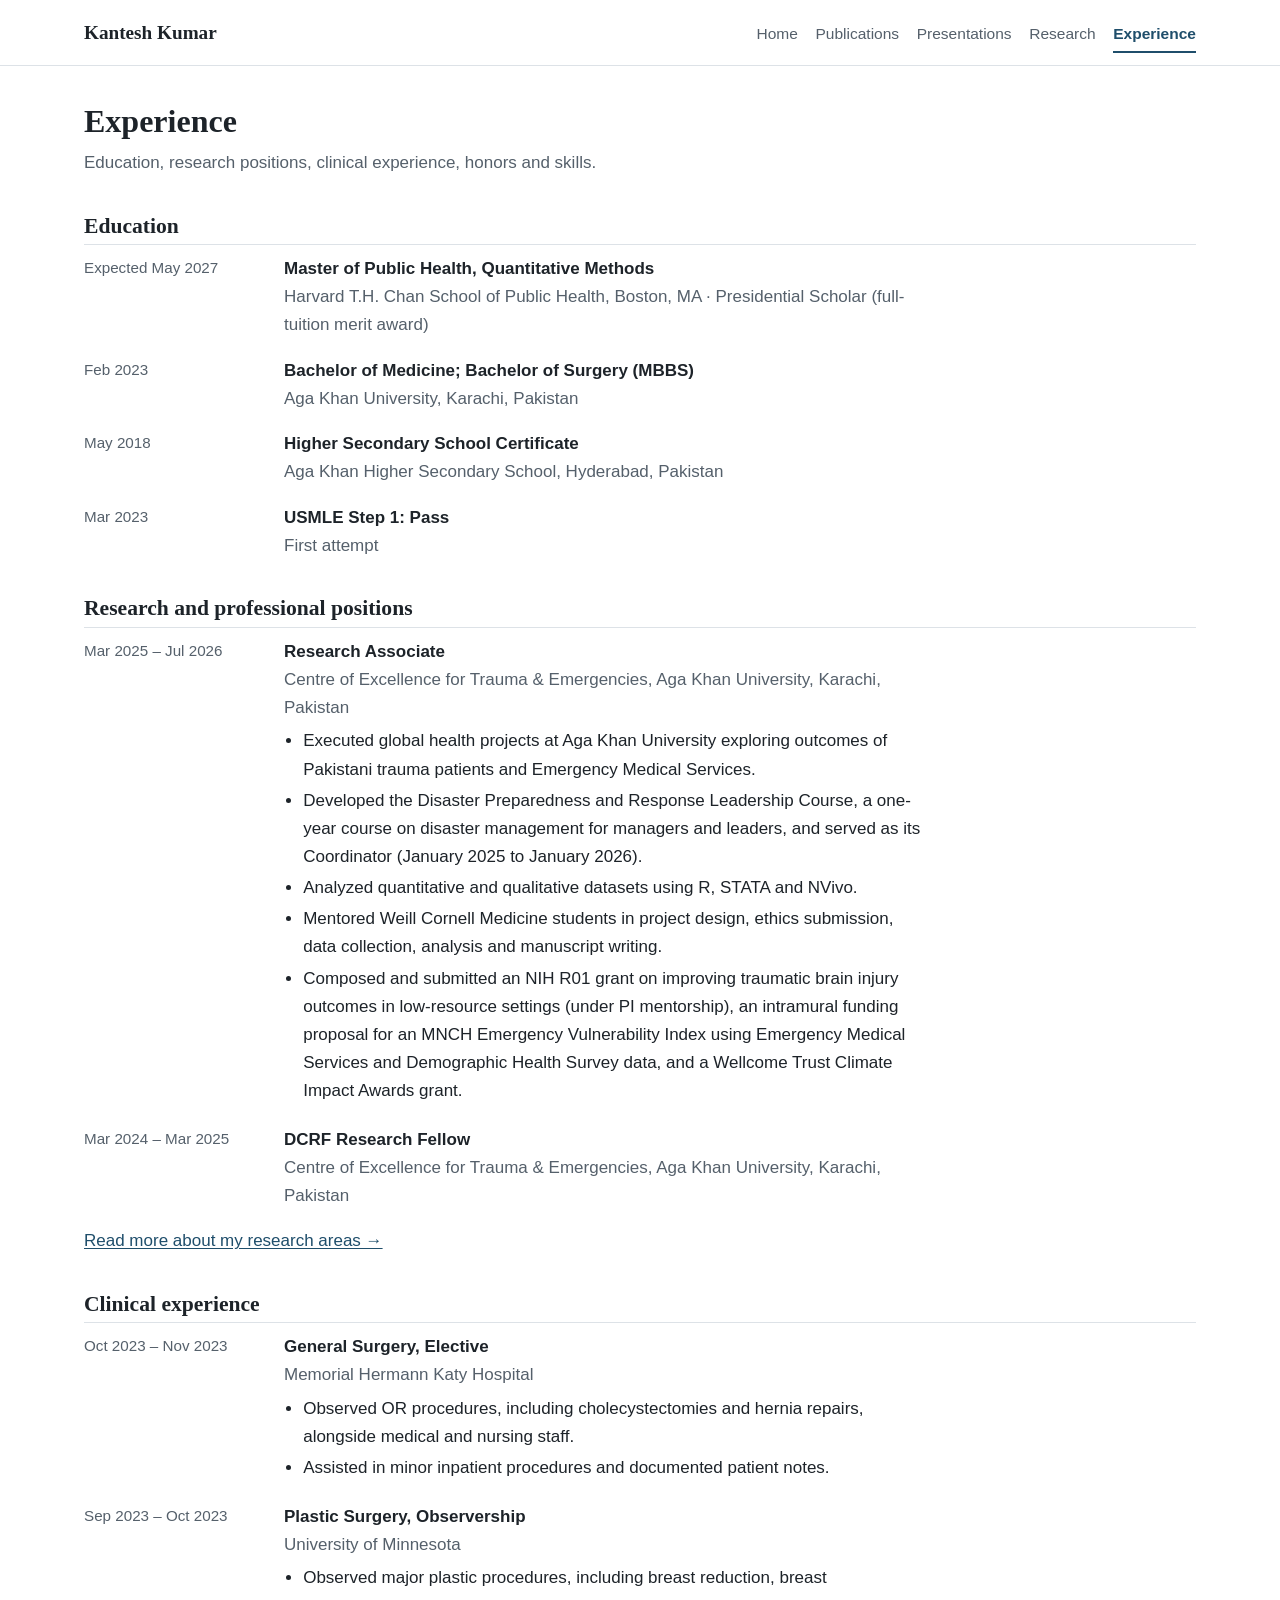
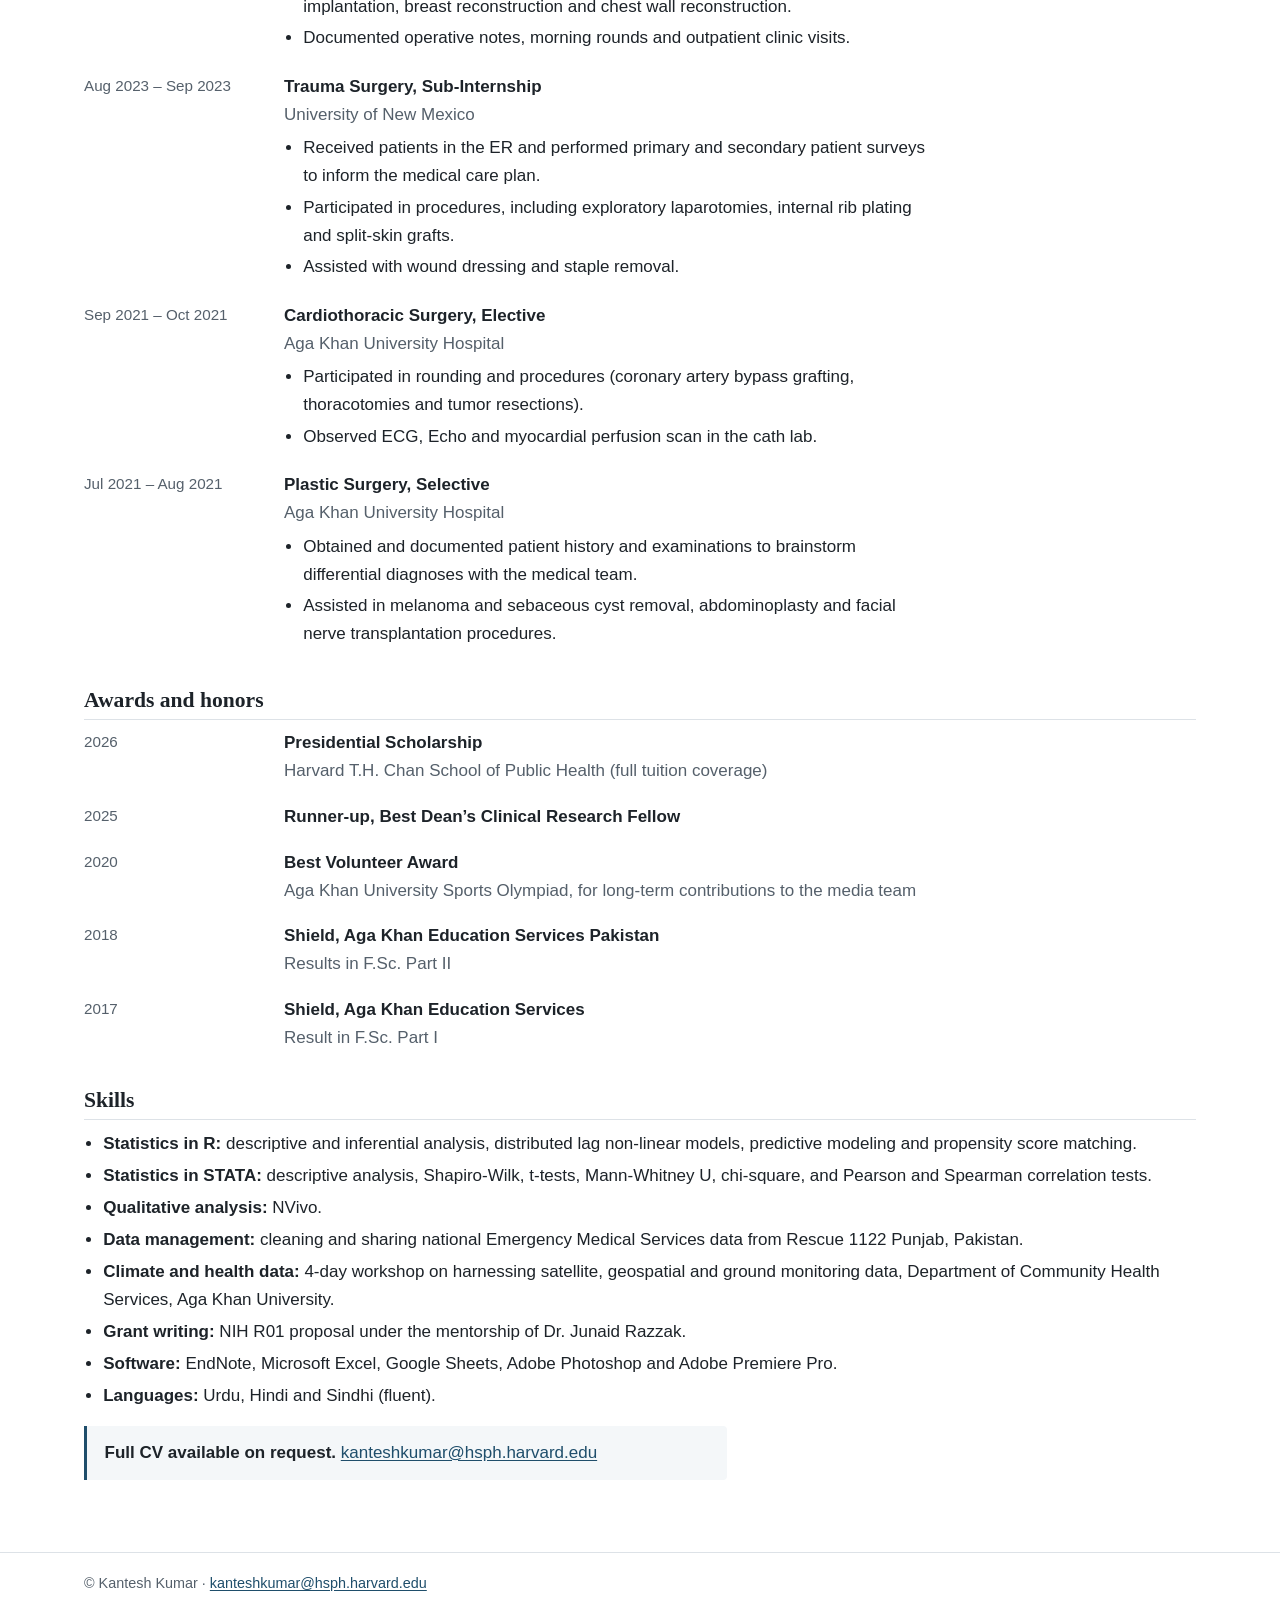
==== experience.html @ bf117b98 "Replace CV page with Experience page and remove CV PDF Co-Authored-By: Claude Sonnet 5.5 <noreply@an" ====
<!DOCTYPE html>
<html lang="en">
<head>
<meta charset="utf-8">
<meta name="viewport" content="width=device-width, initial-scale=1">
<title>Experience | Kantesh Kumar, MBBS</title>
<meta name="description" content="Education, research positions, clinical experience, awards and skills of Kantesh Kumar, MBBS, physician-researcher and Harvard T.H. Chan School of Public Health MPH candidate.">
<link rel="canonical" href="https://drkanteshkumar.github.io/experience.html">
<link rel="icon" href="favicon.svg" type="image/svg+xml">
<meta property="og:type" content="website">
<meta property="og:title" content="Experience | Kantesh Kumar, MBBS">
<meta property="og:description" content="Education, research positions, clinical experience, awards and skills of Kantesh Kumar, MBBS, physician-researcher and Harvard T.H. Chan School of Public Health MPH candidate.">
<meta property="og:url" content="https://drkanteshkumar.github.io/experience.html">
<meta property="og:image" content="https://drkanteshkumar.github.io/images/social.jpg">
<link rel="stylesheet" href="style.css">
</head>
<body>
<header class="site"><div class="wrap">
<a class="brand" href="index.html">Kantesh Kumar</a>
<nav aria-label="Main"><ul><li><a href="index.html">Home</a></li><li><a href="publications.html">Publications</a></li><li><a href="presentations.html">Presentations</a></li><li><a href="research.html">Research</a></li><li><a href="experience.html" aria-current="page">Experience</a></li></ul></nav>
</div></header>
<main><div class="wrap">
<h1>Experience</h1>
<p class="lead">Education, research positions, clinical experience, honors and skills.</p>
<h2>Education</h2>
<div class="entry"><div class="when">Expected May 2027</div><div><p class="what"><strong>Master of Public Health, Quantitative Methods</strong><br><span class="where">Harvard T.H. Chan School of Public Health, Boston, MA &middot; Presidential Scholar (full-tuition merit award)</span></p></div></div>
<div class="entry"><div class="when">Feb 2023</div><div><p class="what"><strong>Bachelor of Medicine; Bachelor of Surgery (MBBS)</strong><br><span class="where">Aga Khan University, Karachi, Pakistan</span></p></div></div>
<div class="entry"><div class="when">May 2018</div><div><p class="what"><strong>Higher Secondary School Certificate</strong><br><span class="where">Aga Khan Higher Secondary School, Hyderabad, Pakistan</span></p></div></div>
<div class="entry"><div class="when">Mar 2023</div><div><p class="what"><strong>USMLE Step 1: Pass</strong><br><span class="where">First attempt</span></p></div></div>
<h2>Research and professional positions</h2>
<div class="entry"><div class="when">Mar 2025 &ndash; Jul 2026</div><div><p class="what"><strong>Research Associate</strong><br><span class="where">Centre of Excellence for Trauma &amp; Emergencies, Aga Khan University, Karachi, Pakistan</span></p><ul><li>Executed global health projects at Aga Khan University exploring outcomes of Pakistani trauma patients and Emergency Medical Services.</li><li>Developed the Disaster Preparedness and Response Leadership Course, a one-year course on disaster management for managers and leaders, and served as its Coordinator (January 2025 to January 2026).</li><li>Analyzed quantitative and qualitative datasets using R, STATA and NVivo.</li><li>Mentored Weill Cornell Medicine students in project design, ethics submission, data collection, analysis and manuscript writing.</li><li>Composed and submitted an NIH R01 grant on improving traumatic brain injury outcomes in low-resource settings (under PI mentorship), an intramural funding proposal for an MNCH Emergency Vulnerability Index using Emergency Medical Services and Demographic Health Survey data, and a Wellcome Trust Climate Impact Awards grant.</li></ul></div></div>
<div class="entry"><div class="when">Mar 2024 &ndash; Mar 2025</div><div><p class="what"><strong>DCRF Research Fellow</strong><br><span class="where">Centre of Excellence for Trauma &amp; Emergencies, Aga Khan University, Karachi, Pakistan</span></p></div></div>
<p><a href="research.html">Read more about my research areas &rarr;</a></p>
<h2>Clinical experience</h2>
<div class="entry"><div class="when">Oct 2023 &ndash; Nov 2023</div><div><p class="what"><strong>General Surgery, Elective</strong><br><span class="where">Memorial Hermann Katy Hospital</span></p><ul><li>Observed OR procedures, including cholecystectomies and hernia repairs, alongside medical and nursing staff.</li><li>Assisted in minor inpatient procedures and documented patient notes.</li></ul></div></div>
<div class="entry"><div class="when">Sep 2023 &ndash; Oct 2023</div><div><p class="what"><strong>Plastic Surgery, Observership</strong><br><span class="where">University of Minnesota</span></p><ul><li>Observed major plastic procedures, including breast reduction, breast implantation, breast reconstruction and chest wall reconstruction.</li><li>Documented operative notes, morning rounds and outpatient clinic visits.</li></ul></div></div>
<div class="entry"><div class="when">Aug 2023 &ndash; Sep 2023</div><div><p class="what"><strong>Trauma Surgery, Sub-Internship</strong><br><span class="where">University of New Mexico</span></p><ul><li>Received patients in the ER and performed primary and secondary patient surveys to inform the medical care plan.</li><li>Participated in procedures, including exploratory laparotomies, internal rib plating and split-skin grafts.</li><li>Assisted with wound dressing and staple removal.</li></ul></div></div>
<div class="entry"><div class="when">Sep 2021 &ndash; Oct 2021</div><div><p class="what"><strong>Cardiothoracic Surgery, Elective</strong><br><span class="where">Aga Khan University Hospital</span></p><ul><li>Participated in rounding and procedures (coronary artery bypass grafting, thoracotomies and tumor resections).</li><li>Observed ECG, Echo and myocardial perfusion scan in the cath lab.</li></ul></div></div>
<div class="entry"><div class="when">Jul 2021 &ndash; Aug 2021</div><div><p class="what"><strong>Plastic Surgery, Selective</strong><br><span class="where">Aga Khan University Hospital</span></p><ul><li>Obtained and documented patient history and examinations to brainstorm differential diagnoses with the medical team.</li><li>Assisted in melanoma and sebaceous cyst removal, abdominoplasty and facial nerve transplantation procedures.</li></ul></div></div>
<h2>Awards and honors</h2>
<div class="entry"><div class="when">2026</div><div><p class="what"><strong>Presidential Scholarship</strong><br><span class="where">Harvard T.H. Chan School of Public Health (full tuition coverage)</span></p></div></div>
<div class="entry"><div class="when">2025</div><div><p class="what"><strong>Runner-up, Best Dean&rsquo;s Clinical Research Fellow</strong></p></div></div>
<div class="entry"><div class="when">2020</div><div><p class="what"><strong>Best Volunteer Award</strong><br><span class="where">Aga Khan University Sports Olympiad, for long-term contributions to the media team</span></p></div></div>
<div class="entry"><div class="when">2018</div><div><p class="what"><strong>Shield, Aga Khan Education Services Pakistan</strong><br><span class="where">Results in F.Sc. Part II</span></p></div></div>
<div class="entry"><div class="when">2017</div><div><p class="what"><strong>Shield, Aga Khan Education Services</strong><br><span class="where">Result in F.Sc. Part I</span></p></div></div>
<h2>Skills</h2>
<ul class="plain wide">
<li><strong>Statistics in R:</strong> descriptive and inferential analysis, distributed lag non-linear models, predictive modeling and propensity score matching.</li>
<li><strong>Statistics in STATA:</strong> descriptive analysis, Shapiro-Wilk, t-tests, Mann-Whitney U, chi-square, and Pearson and Spearman correlation tests.</li>
<li><strong>Qualitative analysis:</strong> NVivo.</li>
<li><strong>Data management:</strong> cleaning and sharing national Emergency Medical Services data from Rescue 1122 Punjab, Pakistan.</li>
<li><strong>Climate and health data:</strong> 4-day workshop on harnessing satellite, geospatial and ground monitoring data, Department of Community Health Services, Aga Khan University.</li>
<li><strong>Grant writing:</strong> NIH R01 proposal under the mentorship of Dr. Junaid Razzak.</li>
<li><strong>Software:</strong> EndNote, Microsoft Excel, Google Sheets, Adobe Photoshop and Adobe Premiere Pro.</li>
<li><strong>Languages:</strong> Urdu, Hindi and Sindhi (fluent).</li>
</ul>
<p class="tint"><strong>Full CV available on request.</strong> <a href="mailto:kanteshkumar@hsph.harvard.edu?subject=CV%20request">kanteshkumar@hsph.harvard.edu</a></p>

</div></main>
<footer class="site"><div class="wrap">&copy; Kantesh Kumar &middot; <a href="mailto:kanteshkumar@hsph.harvard.edu">kanteshkumar@hsph.harvard.edu</a></div></footer>
</body>
</html>
---- style.css ----
:root{--ink:#1d2329;--muted:#55606b;--accent:#1f4e6b;--rule:#dde2e7;--bg:#fff;--tint:#f4f7f9}
*{box-sizing:border-box}
html{font-size:100%;-webkit-text-size-adjust:100%}
body{margin:0;background:var(--bg);color:var(--ink);font:1.0625rem/1.65 -apple-system,BlinkMacSystemFont,"Segoe UI",Roboto,"Helvetica Neue",Arial,sans-serif}
a{color:var(--accent);text-underline-offset:2px}
a:hover{color:#0f3249}
a:focus-visible{outline:2px solid var(--accent);outline-offset:2px}
.wrap{max-width:72rem;margin:0 auto;padding:0 1.25rem}
header.site{border-bottom:1px solid var(--rule)}
header.site .wrap{display:flex;flex-wrap:wrap;align-items:baseline;justify-content:space-between;gap:.25rem 1.5rem;padding-top:1rem;padding-bottom:.75rem}
.brand{font-family:Georgia,"Times New Roman",serif;font-size:1.2rem;font-weight:700;color:var(--ink);text-decoration:none}
nav ul{list-style:none;margin:0;padding:0;display:flex;flex-wrap:wrap;gap:.1rem 1.1rem}
nav a{display:inline-block;padding:.3rem 0;color:var(--muted);text-decoration:none;font-size:.97rem;border-bottom:2px solid transparent}
nav a:hover{color:var(--ink)}
nav a[aria-current="page"]{color:var(--accent);border-bottom-color:var(--accent);font-weight:600}
main{padding:2.2rem 0 3.5rem}
h1,h2,h3{font-family:Georgia,"Times New Roman",serif;line-height:1.25;color:var(--ink)}
h1{font-size:2rem;margin:0 0 .5rem}
h2{font-size:1.35rem;margin:2.2rem 0 .6rem;padding-bottom:.3rem;border-bottom:1px solid var(--rule)}
h3{font-size:1.05rem;margin:1.4rem 0 .3rem;color:var(--accent)}
.lead{color:var(--muted);margin:0 0 1.5rem}
.profile{display:grid;grid-template-columns:280px minmax(0,1fr);gap:3rem;align-items:start;margin-bottom:1.5rem}
.profile img{width:280px;height:auto;aspect-ratio:4/5;object-fit:cover;border-radius:6px;border:1px solid var(--rule)}
.profile .tagline{margin:0 0 1rem;color:var(--accent);font-weight:600}
.profile p{margin:.6rem 0}
.links{list-style:none;margin:1rem 0 0;padding:0;display:flex;flex-wrap:wrap;gap:.4rem .6rem}
.links a{display:inline-block;padding:.25rem .75rem;border:1px solid var(--accent);border-radius:999px;text-decoration:none;font-size:.95rem}
.links a:hover{background:var(--accent);color:#fff}
.tint{background:var(--tint);border-left:3px solid var(--accent);padding:.8rem 1.1rem;margin:1rem 0;border-radius:0 4px 4px 0}
ul.plain{padding-left:1.2rem;margin:.5rem 0}
ul.plain li{margin:.25rem 0}
.count{font-weight:600}
p,ul.plain{max-width:68ch}
ol.pubs,ol.pres{list-style:none;margin:0;padding:0;max-width:74ch}
ol.pubs li,ol.pres li{margin:0 0 1rem;padding-left:0;overflow-wrap:anywhere}
ol.pres ul{margin:.2rem 0 0;padding-left:1.2rem;color:var(--muted);font-size:.97rem}
.status{color:var(--muted);font-size:.95rem}
.btn{display:inline-block;padding:.6rem 1.2rem;background:var(--accent);color:#fff;border-radius:4px;text-decoration:none;font-weight:600}
.btn:hover{background:#0f3249;color:#fff}
footer.site{border-top:1px solid var(--rule);color:var(--muted);font-size:.9rem;padding:1.2rem 0 2rem}
ul.tiles{list-style:none;margin:.5rem 0 1rem;padding:0;display:grid;grid-template-columns:repeat(2,minmax(0,1fr));gap:.75rem;max-width:44rem}
ul.tiles li{background:var(--tint);border-left:3px solid var(--accent);padding:.6rem 1rem;border-radius:0 4px 4px 0}
.cards{display:grid;gap:1.25rem;margin:1rem 0}
.cards.two{grid-template-columns:repeat(2,minmax(0,1fr))}
.card{border:1px solid var(--rule);border-top:3px solid var(--accent);border-radius:4px;padding:1.1rem 1.4rem;background:#fff}
.card h2,.card h3{margin:0 0 .6rem;padding:0;border:0;font-size:1.15rem;color:var(--accent)}
.card p{margin:0;max-width:none}
.year{display:grid;grid-template-columns:8rem minmax(0,1fr);gap:0 1.5rem;margin-top:1.8rem;padding-top:1.2rem;border-top:1px solid var(--rule)}
.year h2{margin:0;padding:0;border:0;font-size:1.3rem}
.year>.status,.year .status{margin-top:0}
@media (max-width:640px){
 html{font-size:100%}
 h1{font-size:1.65rem}
 .profile .tagline{font-size:.84rem;white-space:nowrap}
 .profile{grid-template-columns:1fr;gap:1.2rem}
 .profile img{width:190px}
 .year{display:block}
 .cards.two,ul.tiles{grid-template-columns:1fr}
 main{padding-top:1.5rem}
}
@media print{header.site nav,footer.site{display:none}}
ol.pres ul li{margin:.1rem 0}
.entry{display:grid;grid-template-columns:11rem minmax(0,1fr);gap:0 1.5rem;margin:0 0 1.1rem}
.entry .when{color:var(--muted);font-size:.95rem}
.entry p{margin:0}
.entry .where{color:var(--muted)}
.entry ul{margin:.35rem 0 0;padding-left:1.2rem;max-width:68ch}
.entry li{margin:.2rem 0}
ul.wide{max-width:none}
@media (max-width:640px){.entry{display:block}.entry .when{margin-bottom:.1rem}}
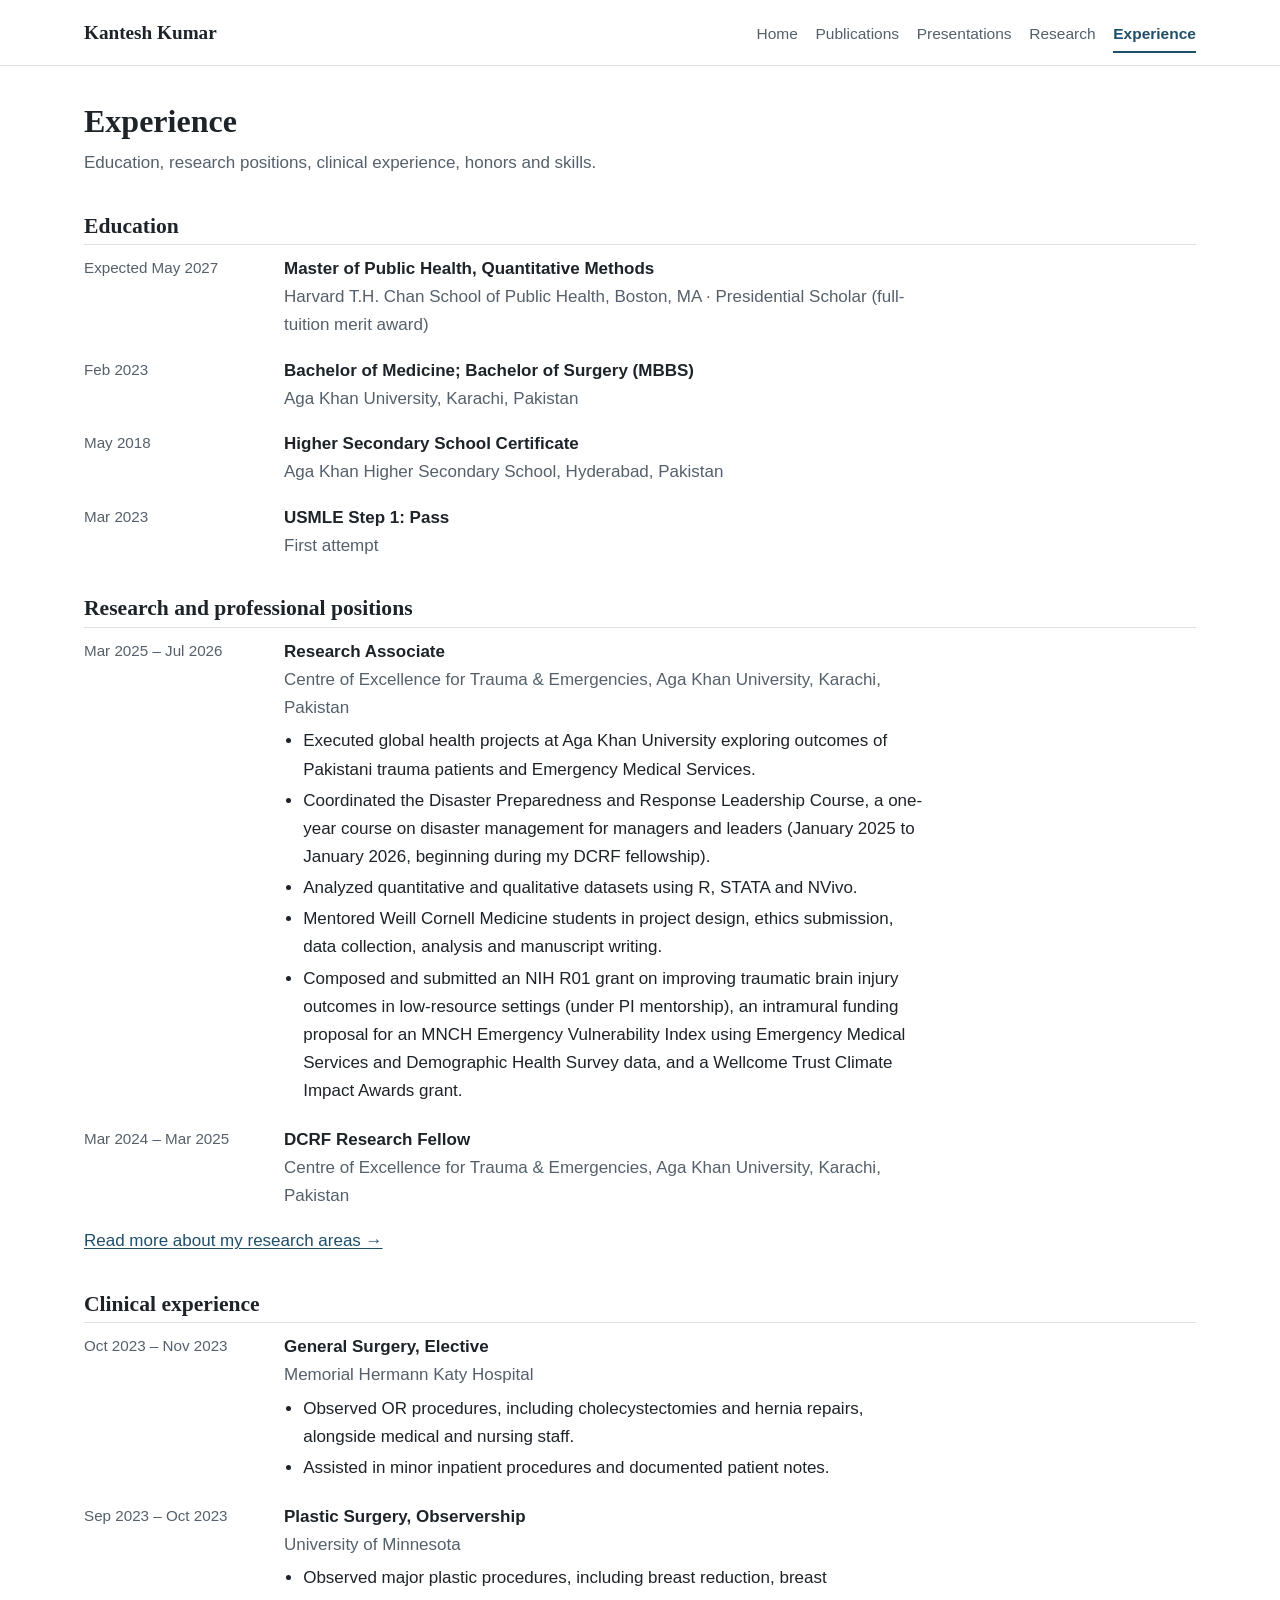
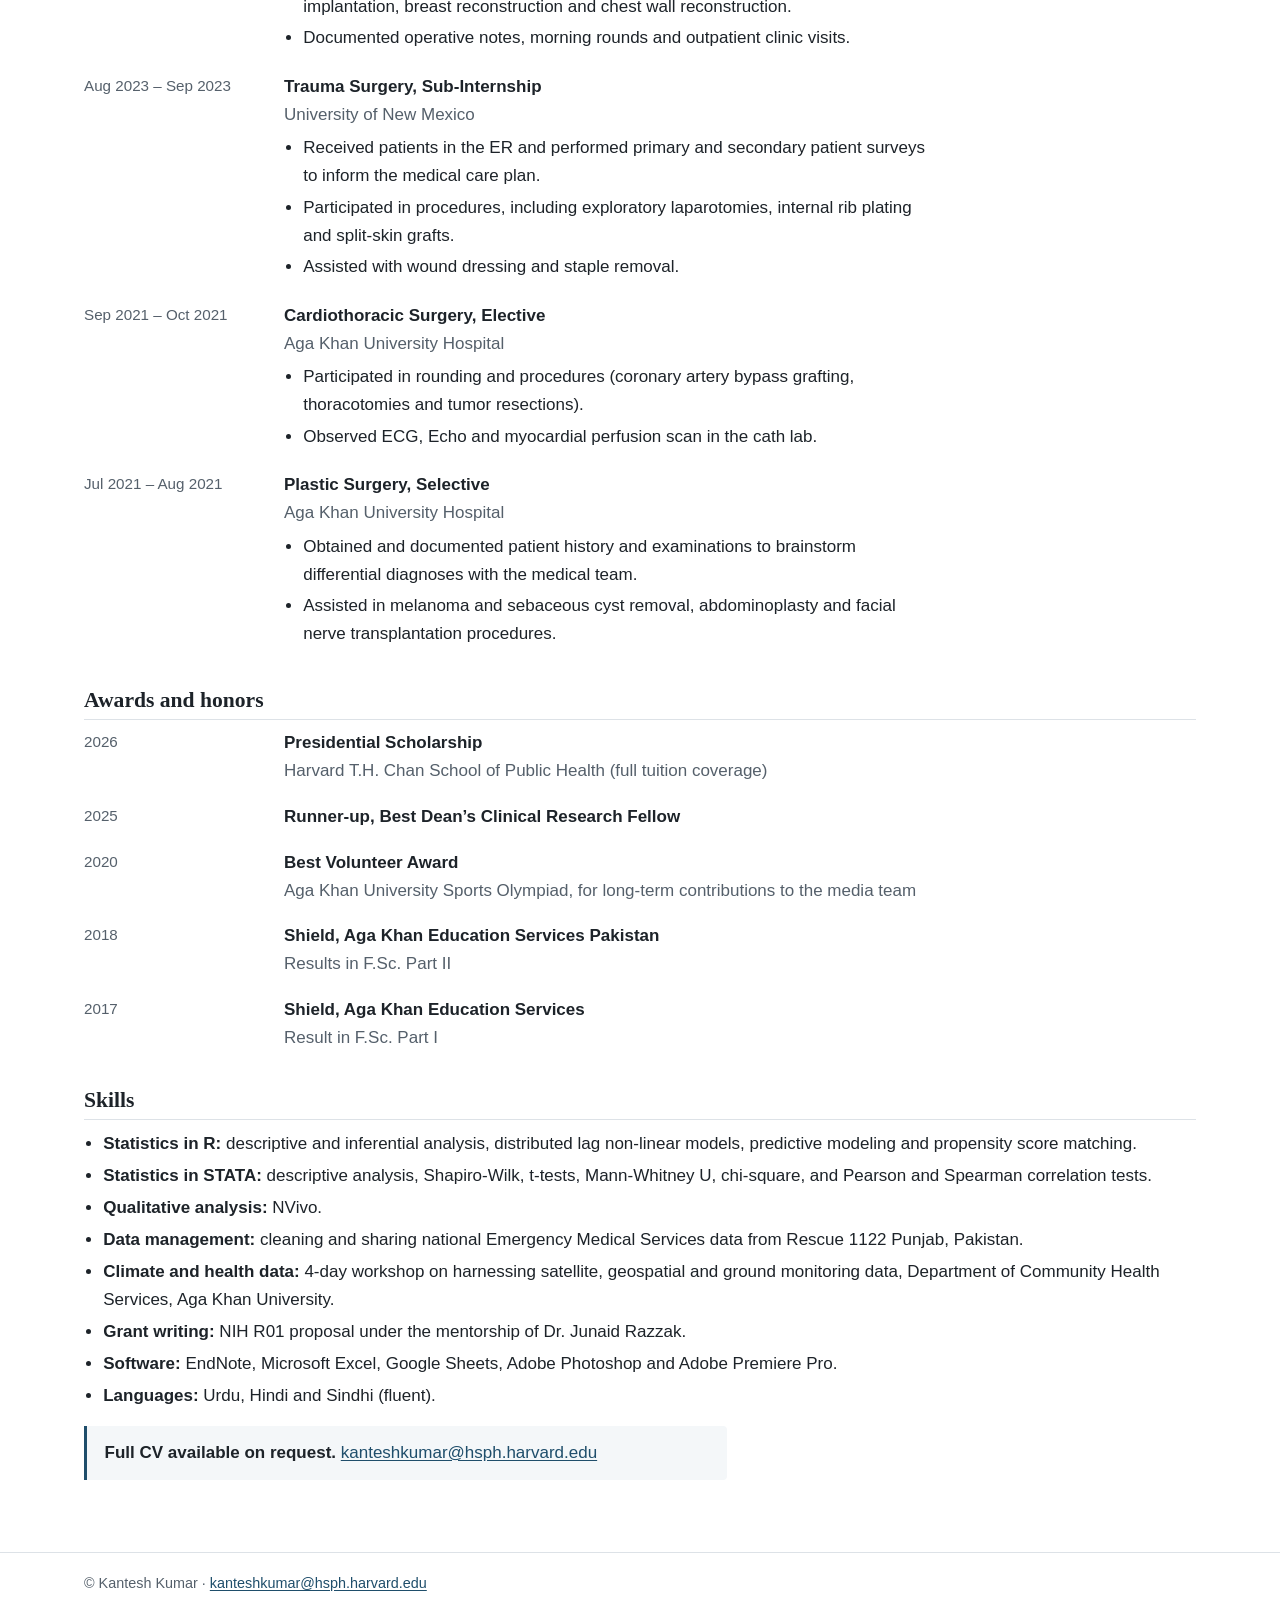
==== commit 708ef7a0: "Reword Leadership Course bullet on Experience page Co-Authored-By: Claude Sonnet 5.5 <noreply@anthro" ====
--- a/experience.html
+++ b/experience.html
@@ -28,7 +28,7 @@
 <div class="entry"><div class="when">May 2018</div><div><p class="what"><strong>Higher Secondary School Certificate</strong><br><span class="where">Aga Khan Higher Secondary School, Hyderabad, Pakistan</span></p></div></div>
 <div class="entry"><div class="when">Mar 2023</div><div><p class="what"><strong>USMLE Step 1: Pass</strong><br><span class="where">First attempt</span></p></div></div>
 <h2>Research and professional positions</h2>
-<div class="entry"><div class="when">Mar 2025 &ndash; Jul 2026</div><div><p class="what"><strong>Research Associate</strong><br><span class="where">Centre of Excellence for Trauma &amp; Emergencies, Aga Khan University, Karachi, Pakistan</span></p><ul><li>Executed global health projects at Aga Khan University exploring outcomes of Pakistani trauma patients and Emergency Medical Services.</li><li>Developed the Disaster Preparedness and Response Leadership Course, a one-year course on disaster management for managers and leaders, and served as its Coordinator (January 2025 to January 2026).</li><li>Analyzed quantitative and qualitative datasets using R, STATA and NVivo.</li><li>Mentored Weill Cornell Medicine students in project design, ethics submission, data collection, analysis and manuscript writing.</li><li>Composed and submitted an NIH R01 grant on improving traumatic brain injury outcomes in low-resource settings (under PI mentorship), an intramural funding proposal for an MNCH Emergency Vulnerability Index using Emergency Medical Services and Demographic Health Survey data, and a Wellcome Trust Climate Impact Awards grant.</li></ul></div></div>
+<div class="entry"><div class="when">Mar 2025 &ndash; Jul 2026</div><div><p class="what"><strong>Research Associate</strong><br><span class="where">Centre of Excellence for Trauma &amp; Emergencies, Aga Khan University, Karachi, Pakistan</span></p><ul><li>Executed global health projects at Aga Khan University exploring outcomes of Pakistani trauma patients and Emergency Medical Services.</li><li>Coordinated the Disaster Preparedness and Response Leadership Course, a one-year course on disaster management for managers and leaders (January 2025 to January 2026, beginning during my DCRF fellowship).</li><li>Analyzed quantitative and qualitative datasets using R, STATA and NVivo.</li><li>Mentored Weill Cornell Medicine students in project design, ethics submission, data collection, analysis and manuscript writing.</li><li>Composed and submitted an NIH R01 grant on improving traumatic brain injury outcomes in low-resource settings (under PI mentorship), an intramural funding proposal for an MNCH Emergency Vulnerability Index using Emergency Medical Services and Demographic Health Survey data, and a Wellcome Trust Climate Impact Awards grant.</li></ul></div></div>
 <div class="entry"><div class="when">Mar 2024 &ndash; Mar 2025</div><div><p class="what"><strong>DCRF Research Fellow</strong><br><span class="where">Centre of Excellence for Trauma &amp; Emergencies, Aga Khan University, Karachi, Pakistan</span></p></div></div>
 <p><a href="research.html">Read more about my research areas &rarr;</a></p>
 <h2>Clinical experience</h2>
